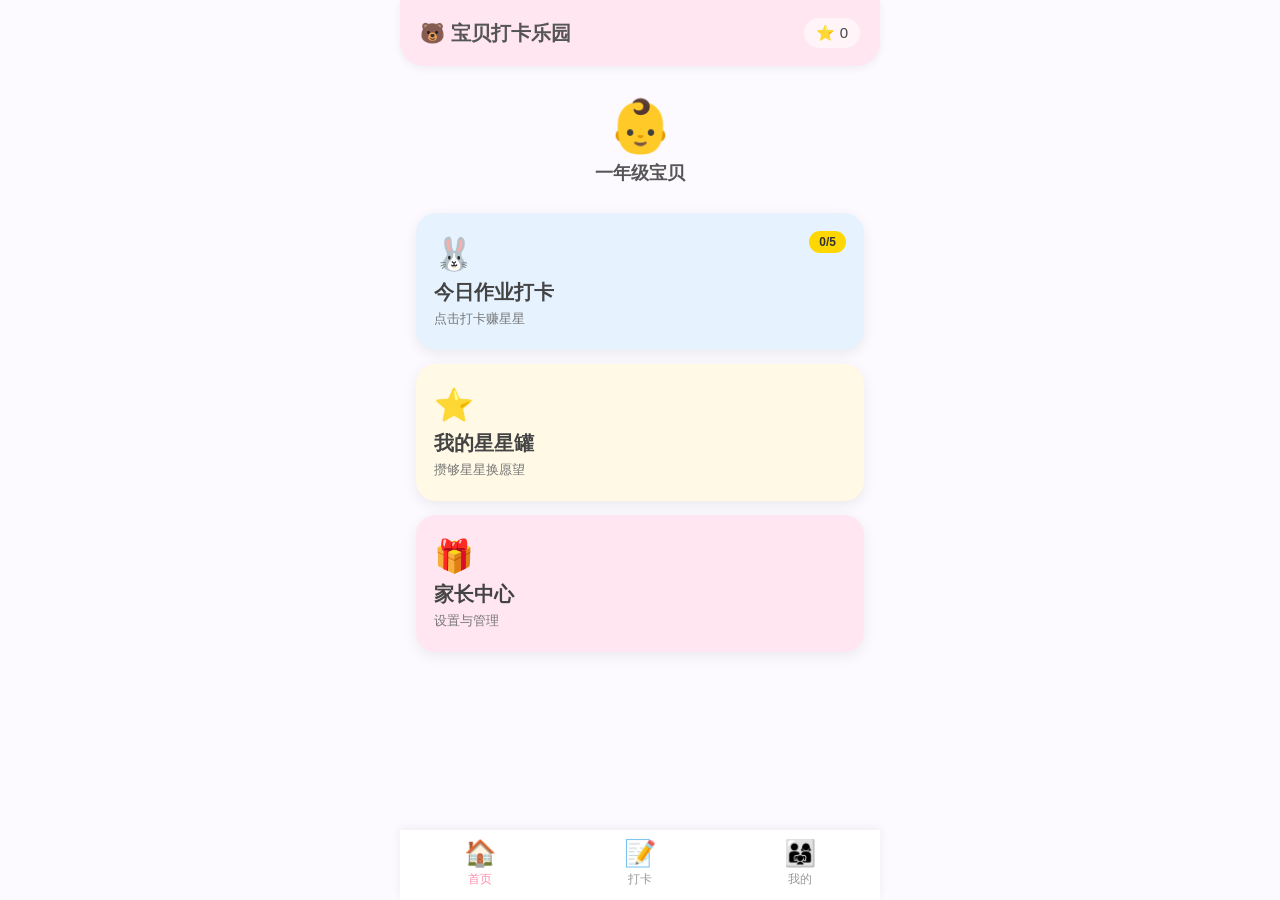
==== index.html @ 7ab5ece2 "feat: 一年级打卡H5应用初始版本" ====
<!DOCTYPE html>
<html lang="zh-CN">
<head>
  <meta charset="UTF-8">
  <meta name="viewport" content="width=device-width, initial-scale=1.0, maximum-scale=1.0, user-scalable=no">
  <title>宝贝打卡乐园</title>
  <style>
    * { margin:0; padding:0; box-sizing:border-box; font-family: "Microsoft YaHei", "PingFang SC", sans-serif; -webkit-tap-highlight-color: transparent; }
    body { background: #fcfaff; color: #444; max-width: 480px; margin: 0 auto; min-height: 100vh; padding-bottom: 100px; }

    .header {
      background: #ffe6f0; padding: 18px 20px; border-radius: 0 0 24px 24px;
      display:flex; align-items:center; justify-content:space-between; margin-bottom:20px;
      box-shadow: 0 2px 8px rgba(0,0,0,0.06);
    }
    .header .title { font-size:20px; font-weight:bold; color:#555; }
    .star-total { font-size:15px; background:rgba(255,255,255,0.6); padding:6px 12px; border-radius:16px; }

    .child-bar {
      text-align: center; padding: 10px 0 20px;
    }
    .child-avatar { font-size: 52px; display: inline-block; animation: bounce 2s infinite; }
    @keyframes bounce { 0%,100%{transform:translateY(0)} 50%{transform:translateY(-6px)} }
    .child-name { font-size: 18px; font-weight: bold; color: #555; margin-top: 4px; }

    .card-box { padding:0 16px; }
    .card {
      display:block; border-radius:20px; padding:22px 18px; margin-bottom:14px;
      text-decoration:none; color:#444; box-shadow:0 4px 14px rgba(0,0,0,0.07);
      transition: transform 0.15s; position: relative; overflow: hidden;
    }
    .card:active { transform: scale(0.98); }
    .card.blue { background:#e6f3ff; }
    .card.yellow { background:#fff9e6; }
    .card.pink { background:#ffe6f0; }
    .card-icon { font-size:32px; margin-bottom:6px; }
    .card-title { font-size:20px; font-weight:bold; }
    .card-desc { font-size:13px; color:#777; margin-top:4px; }
    .card-badge {
      position:absolute; top:18px; right:18px;
      background:#ffd700; color:#333; font-size:12px;
      padding:4px 10px; border-radius:12px; font-weight:bold;
    }

    .medal-show {
      display: flex; gap: 8px; justify-content: center; margin-top: 8px;
    }
    .medal-badge {
      background: #fff9e6; padding: 6px 12px; border-radius: 14px;
      font-size: 13px; color: #886600;
    }

    /* 底部导航 */
    .nav-bar {
      position: fixed; bottom: 0; left: 0; right: 0;
      background: white; display: flex; justify-content: space-around;
      padding: 8px 0 12px; box-shadow: 0 -2px 10px rgba(0,0,0,0.06);
      max-width: 480px; margin: 0 auto;
    }
    .nav-item {
      text-align: center; color: #999; text-decoration: none; font-size: 12px;
      flex: 1; cursor: pointer;
    }
    .nav-item.active { color: #ff8fab; }
    .nav-icon { font-size: 26px; display: block; margin-bottom: 2px; }
  </style>
</head>
<body>

<div class="header">
  <div class="title">🐻 宝贝打卡乐园</div>
  <div class="star-total">⭐ <span id="total">0</span></div>
</div>

<div class="child-bar">
  <div class="child-avatar" id="child-avatar">👶</div>
  <div class="child-name" id="child-name">一年级宝贝</div>
  <div class="medal-show" id="medal-show"></div>
</div>

<div class="card-box">
  <a class="card blue" href="pages/checkin.html">
    <div class="card-icon">🐰</div>
    <div class="card-title">今日作业打卡</div>
    <div class="card-desc">点击打卡赚星星</div>
    <div class="card-badge" id="today-progress">0/5</div>
  </a>
  <a class="card yellow" href="pages/stars.html">
    <div class="card-icon">⭐</div>
    <div class="card-title">我的星星罐</div>
    <div class="card-desc">攒够星星换愿望</div>
  </a>
  <a class="card pink" href="pages/mine.html">
    <div class="card-icon">🎁</div>
    <div class="card-title">家长中心</div>
    <div class="card-desc">设置与管理</div>
  </a>
</div>

<div class="nav-bar">
  <a class="nav-item active" href="index.html">
    <span class="nav-icon">🏠</span>
    首页
  </a>
  <a class="nav-item" href="pages/checkin.html">
    <span class="nav-icon">📝</span>
    打卡
  </a>
  <a class="nav-item" href="pages/mine.html">
    <span class="nav-icon">👨‍👩‍👧</span>
    我的
  </a>
</div>

<script src="pages/js/app.js"></script>
<script>
initHomePage();
// 渲染勋章
const medals = getData().medals;
const medalShow = document.getElementById('medal-show');
if (medals.length > 0 && medalShow) {
  medalShow.innerHTML = medals.map(m => `<span class="medal-badge">${m.icon} ${m.name}</span>`).join('');
}
</script>
</body>
</html>
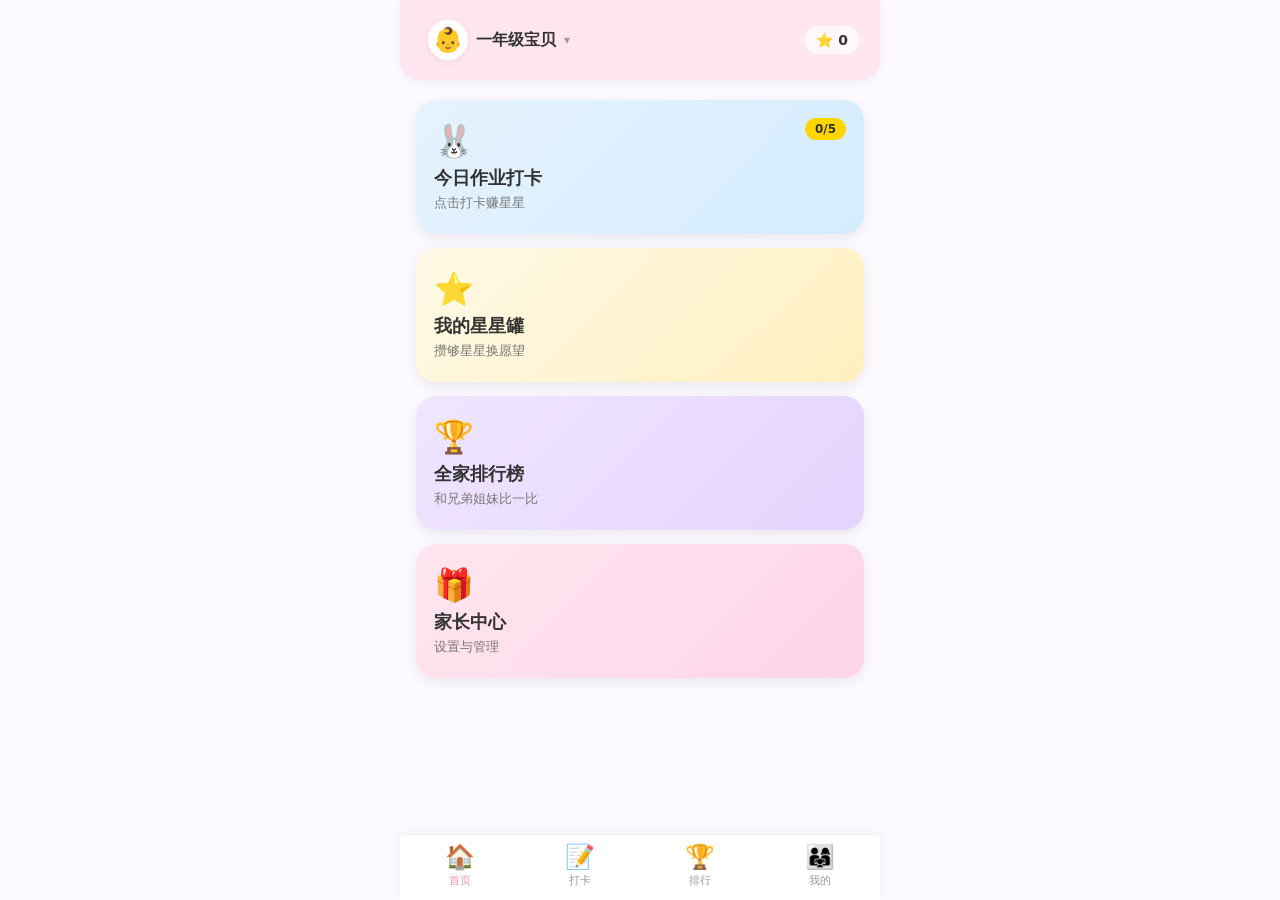
==== commit 882f66a7: "feat: 多子女管理 + 全家排行榜 + PWA支持 + 现代化UI升级 - 重构数据层支持多孩子独立数据(每个孩子独立的任务/星星/愿望/勋章) - 新增头像切换器(Bottom Sheet)和e" ====
--- a/index.html
+++ b/index.html
@@ -3,79 +3,16 @@
 <head>
   <meta charset="UTF-8">
   <meta name="viewport" content="width=device-width, initial-scale=1.0, maximum-scale=1.0, user-scalable=no">
+  <meta name="theme-color" content="#ffe6f0">
+  <link rel="manifest" href="manifest.json">
   <title>宝贝打卡乐园</title>
-  <style>
-    * { margin:0; padding:0; box-sizing:border-box; font-family: "Microsoft YaHei", "PingFang SC", sans-serif; -webkit-tap-highlight-color: transparent; }
-    body { background: #fcfaff; color: #444; max-width: 480px; margin: 0 auto; min-height: 100vh; padding-bottom: 100px; }
-
-    .header {
-      background: #ffe6f0; padding: 18px 20px; border-radius: 0 0 24px 24px;
-      display:flex; align-items:center; justify-content:space-between; margin-bottom:20px;
-      box-shadow: 0 2px 8px rgba(0,0,0,0.06);
-    }
-    .header .title { font-size:20px; font-weight:bold; color:#555; }
-    .star-total { font-size:15px; background:rgba(255,255,255,0.6); padding:6px 12px; border-radius:16px; }
-
-    .child-bar {
-      text-align: center; padding: 10px 0 20px;
-    }
-    .child-avatar { font-size: 52px; display: inline-block; animation: bounce 2s infinite; }
-    @keyframes bounce { 0%,100%{transform:translateY(0)} 50%{transform:translateY(-6px)} }
-    .child-name { font-size: 18px; font-weight: bold; color: #555; margin-top: 4px; }
-
-    .card-box { padding:0 16px; }
-    .card {
-      display:block; border-radius:20px; padding:22px 18px; margin-bottom:14px;
-      text-decoration:none; color:#444; box-shadow:0 4px 14px rgba(0,0,0,0.07);
-      transition: transform 0.15s; position: relative; overflow: hidden;
-    }
-    .card:active { transform: scale(0.98); }
-    .card.blue { background:#e6f3ff; }
-    .card.yellow { background:#fff9e6; }
-    .card.pink { background:#ffe6f0; }
-    .card-icon { font-size:32px; margin-bottom:6px; }
-    .card-title { font-size:20px; font-weight:bold; }
-    .card-desc { font-size:13px; color:#777; margin-top:4px; }
-    .card-badge {
-      position:absolute; top:18px; right:18px;
-      background:#ffd700; color:#333; font-size:12px;
-      padding:4px 10px; border-radius:12px; font-weight:bold;
-    }
-
-    .medal-show {
-      display: flex; gap: 8px; justify-content: center; margin-top: 8px;
-    }
-    .medal-badge {
-      background: #fff9e6; padding: 6px 12px; border-radius: 14px;
-      font-size: 13px; color: #886600;
-    }
-
-    /* 底部导航 */
-    .nav-bar {
-      position: fixed; bottom: 0; left: 0; right: 0;
-      background: white; display: flex; justify-content: space-around;
-      padding: 8px 0 12px; box-shadow: 0 -2px 10px rgba(0,0,0,0.06);
-      max-width: 480px; margin: 0 auto;
-    }
-    .nav-item {
-      text-align: center; color: #999; text-decoration: none; font-size: 12px;
-      flex: 1; cursor: pointer;
-    }
-    .nav-item.active { color: #ff8fab; }
-    .nav-icon { font-size: 26px; display: block; margin-bottom: 2px; }
-  </style>
+  <link rel="stylesheet" href="pages/css/style.css">
 </head>
 <body>
 
 <div class="header">
-  <div class="title">🐻 宝贝打卡乐园</div>
+  <div id="child-switcher"></div>
   <div class="star-total">⭐ <span id="total">0</span></div>
-</div>
-
-<div class="child-bar">
-  <div class="child-avatar" id="child-avatar">👶</div>
-  <div class="child-name" id="child-name">一年级宝贝</div>
-  <div class="medal-show" id="medal-show"></div>
 </div>
 
 <div class="card-box">
@@ -90,6 +27,11 @@
     <div class="card-title">我的星星罐</div>
     <div class="card-desc">攒够星星换愿望</div>
   </a>
+  <a class="card purple" href="pages/rank.html">
+    <div class="card-icon">🏆</div>
+    <div class="card-title">全家排行榜</div>
+    <div class="card-desc">和兄弟姐妹比一比</div>
+  </a>
   <a class="card pink" href="pages/mine.html">
     <div class="card-icon">🎁</div>
     <div class="card-title">家长中心</div>
@@ -97,29 +39,31 @@
   </a>
 </div>
 
+<div style="text-align:center;padding:8px 0;">
+  <div class="medal-show" id="medal-show"></div>
+</div>
+
 <div class="nav-bar">
   <a class="nav-item active" href="index.html">
-    <span class="nav-icon">🏠</span>
-    首页
+    <span class="nav-icon">🏠</span>首页
   </a>
   <a class="nav-item" href="pages/checkin.html">
-    <span class="nav-icon">📝</span>
-    打卡
+    <span class="nav-icon">📝</span>打卡
+  </a>
+  <a class="nav-item" href="pages/rank.html">
+    <span class="nav-icon">🏆</span>排行
   </a>
   <a class="nav-item" href="pages/mine.html">
-    <span class="nav-icon">👨‍👩‍👧</span>
-    我的
+    <span class="nav-icon">👨‍👩‍👧</span>我的
   </a>
 </div>
 
 <script src="pages/js/app.js"></script>
 <script>
 initHomePage();
-// 渲染勋章
-const medals = getData().medals;
-const medalShow = document.getElementById('medal-show');
-if (medals.length > 0 && medalShow) {
-  medalShow.innerHTML = medals.map(m => `<span class="medal-badge">${m.icon} ${m.name}</span>`).join('');
+// 注册 Service Worker
+if ('serviceWorker' in navigator) {
+  navigator.serviceWorker.register('/sw.js').catch(() => {});
 }
 </script>
 </body>
--- a/pages/css/style.css
+++ b/pages/css/style.css
@@ -0,0 +1,445 @@
+/* ==================== 设计变量 ==================== */
+:root {
+  --color-primary: #ff8fab;
+  --color-primary-light: #ffe6f0;
+  --color-accent: #ffd700;
+  --color-bg: #fcfaff;
+  --color-card: #ffffff;
+  --color-text: #333;
+  --color-text-secondary: #777;
+  --color-text-muted: #999;
+  --color-border: rgba(0,0,0,0.06);
+  --color-success: #4caf50;
+  --color-danger: #ff5252;
+
+  --radius-sm: 8px;
+  --radius-md: 14px;
+  --radius-lg: 20px;
+  --radius-full: 50%;
+
+  --shadow-sm: 0 2px 8px rgba(0,0,0,0.06);
+  --shadow-md: 0 4px 14px rgba(0,0,0,0.08);
+  --shadow-lg: 0 8px 24px rgba(0,0,0,0.12);
+
+  --transition-fast: 150ms ease;
+  --transition-normal: 300ms ease;
+  --transition-slow: 500ms ease;
+
+  --font-family: system-ui, -apple-system, "SF Pro Display", "PingFang SC", "Microsoft YaHei", sans-serif;
+}
+
+/* ==================== 基础重置 ==================== */
+* { margin: 0; padding: 0; box-sizing: border-box; -webkit-tap-highlight-color: transparent; }
+body {
+  font-family: var(--font-family);
+  background: var(--color-bg);
+  color: var(--color-text);
+  max-width: 480px;
+  margin: 0 auto;
+  min-height: 100vh;
+  padding-bottom: 80px;
+  -webkit-font-smoothing: antialiased;
+}
+
+/* ==================== Header ==================== */
+.header {
+  background: var(--color-primary-light);
+  padding: 16px 20px;
+  border-radius: 0 0 var(--radius-lg) var(--radius-lg);
+  display: flex;
+  align-items: center;
+  justify-content: space-between;
+  margin-bottom: 20px;
+  box-shadow: var(--shadow-sm);
+  position: sticky;
+  top: 0;
+  z-index: 100;
+}
+.header .title { font-size: 18px; font-weight: 700; color: var(--color-text); }
+.header .back {
+  text-decoration: none; font-size: 20px; color: var(--color-text);
+  width: 36px; height: 36px; display: flex; align-items: center; justify-content: center;
+  border-radius: var(--radius-full); transition: background var(--transition-fast);
+}
+.header .back:active { background: rgba(0,0,0,0.05); }
+.star-total {
+  font-size: 14px; background: rgba(255,255,255,0.7);
+  padding: 6px 12px; border-radius: 16px; font-weight: 600;
+}
+
+/* ==================== 孩子切换器 ==================== */
+#child-switcher {
+  display: flex; align-items: center; gap: 8px; cursor: pointer;
+  padding: 4px 8px; border-radius: var(--radius-md);
+  transition: background var(--transition-fast);
+}
+#child-switcher:active { background: rgba(0,0,0,0.05); }
+.switcher-avatar {
+  width: 40px; height: 40px; display: flex; align-items: center; justify-content: center;
+  font-size: 24px; border-radius: var(--radius-full);
+  border: 2px solid white; box-shadow: var(--shadow-sm);
+  background: var(--color-card);
+  transition: transform var(--transition-fast);
+}
+#child-switcher:active .switcher-avatar { transform: scale(0.95); }
+.switcher-name { font-size: 16px; font-weight: 600; color: var(--color-text); }
+.switcher-arrow { font-size: 12px; color: var(--color-text-muted); }
+
+/* ==================== Bottom Sheet ==================== */
+.sheet-overlay {
+  position: fixed; top: 0; left: 0; right: 0; bottom: 0; z-index: 1000;
+  display: flex; flex-direction: column; justify-content: flex-end;
+  max-width: 480px; margin: 0 auto;
+}
+.sheet-backdrop {
+  position: absolute; top: 0; left: 0; right: 0; bottom: 0;
+  background: rgba(0,0,0,0.3); backdrop-filter: blur(6px);
+  opacity: 0; transition: opacity var(--transition-normal);
+}
+.sheet-overlay.sheet-open .sheet-backdrop { opacity: 1; }
+.sheet-container {
+  position: relative; background: var(--color-card);
+  border-radius: var(--radius-lg) var(--radius-lg) 0 0;
+  padding: 12px 20px 32px; max-height: 70vh; overflow-y: auto;
+  transform: translateY(100%); transition: transform var(--transition-normal);
+  box-shadow: 0 -4px 20px rgba(0,0,0,0.1);
+}
+.sheet-overlay.sheet-open .sheet-container { transform: translateY(0); }
+.sheet-handle {
+  width: 36px; height: 4px; background: #ddd; border-radius: 2px;
+  margin: 0 auto 16px;
+}
+.sheet-title { font-size: 18px; font-weight: 700; margin-bottom: 16px; text-align: center; }
+
+/* ==================== 切换卡片 ==================== */
+.switch-card {
+  display: flex; align-items: center; gap: 12px;
+  padding: 14px 16px; border-radius: var(--radius-md);
+  background: var(--color-bg); margin-bottom: 10px;
+  cursor: pointer; transition: all var(--transition-fast);
+  position: relative; overflow: hidden;
+}
+.switch-card:active { transform: scale(0.98); }
+.switch-card.active {
+  background: var(--color-primary-light);
+  border-left: 3px solid var(--color-primary);
+}
+.switch-card-avatar { font-size: 32px; }
+.switch-card-info { flex: 1; }
+.switch-card-name { font-size: 15px; font-weight: 600; }
+.switch-card-sub { font-size: 12px; color: var(--color-text-muted); margin-top: 2px; }
+.switch-card-check { color: var(--color-primary); font-weight: 700; font-size: 16px; }
+.switch-card.add-card {
+  border: 2px dashed #ddd; background: transparent;
+  justify-content: center; color: var(--color-text-muted);
+}
+.switch-card.add-card .add-icon { font-size: 20px; margin-right: 4px; }
+
+/* ==================== 添加/编辑孩子 Modal ==================== */
+.add-child-modal { text-align: center; padding: 24px 20px; position: relative; }
+.add-child-modal .modal-close {
+  position: absolute; top: 16px; right: 16px; font-size: 20px;
+  cursor: pointer; color: var(--color-text-muted); width: 32px; height: 32px;
+  display: flex; align-items: center; justify-content: center;
+  border-radius: var(--radius-full); transition: background var(--transition-fast);
+}
+.add-child-modal .modal-close:active { background: rgba(0,0,0,0.05); }
+.emoji-picker {
+  display: grid; grid-template-columns: repeat(4, 1fr); gap: 8px;
+  margin: 16px 0;
+}
+.emoji-option {
+  font-size: 28px; padding: 10px; border-radius: var(--radius-md);
+  cursor: pointer; transition: all var(--transition-fast);
+  border: 2px solid transparent;
+}
+.emoji-option:active, .emoji-option.selected {
+  background: var(--color-primary-light);
+  border-color: var(--color-primary);
+  transform: scale(1.1);
+}
+.selected-avatar { font-size: 48px; margin: 12px 0; }
+.child-name-input {
+  width: 100%; padding: 14px 16px; border: 2px solid #eee;
+  border-radius: var(--radius-md); font-size: 16px; outline: none;
+  transition: border-color var(--transition-fast); margin-bottom: 16px;
+  font-family: var(--font-family);
+}
+.child-name-input:focus { border-color: var(--color-primary); }
+.modal-btn.full-width { width: 100%; }
+
+/* ==================== 通用 Modal ==================== */
+.modal-overlay {
+  position: fixed; top: 0; left: 0; right: 0; bottom: 0;
+  background: rgba(0,0,0,0.4); backdrop-filter: blur(4px);
+  display: flex; align-items: center; justify-content: center;
+  z-index: 2000; padding: 20px; max-width: 480px; margin: 0 auto;
+  animation: fadeIn 200ms ease;
+}
+@keyframes fadeIn { from { opacity: 0; } to { opacity: 1; } }
+.modal-box {
+  background: white; border-radius: var(--radius-lg); padding: 28px 24px;
+  text-align: center; max-width: 320px; width: 100%;
+  box-shadow: var(--shadow-lg); animation: slideUp 300ms ease;
+}
+@keyframes slideUp { from { transform: translateY(20px); opacity: 0; } to { transform: translateY(0); opacity: 1; } }
+.modal-stars { font-size: 14px; margin-bottom: 8px; opacity: 0.6; }
+.modal-icon { font-size: 48px; margin-bottom: 12px; }
+.modal-title { font-size: 20px; font-weight: 700; margin-bottom: 8px; }
+.modal-msg { font-size: 14px; color: var(--color-text-secondary); line-height: 1.6; margin-bottom: 20px; }
+.modal-btn {
+  padding: 12px 32px; border: none; border-radius: var(--radius-md);
+  font-size: 15px; font-weight: 600; cursor: pointer;
+  transition: all var(--transition-fast); font-family: var(--font-family);
+}
+.modal-btn.ok {
+  background: linear-gradient(135deg, var(--color-primary), #ff6b8a);
+  color: white;
+}
+.modal-btn.ok:active { transform: scale(0.96); opacity: 0.9; }
+.modal-btn.cancel { background: #f0f0f0; color: var(--color-text-secondary); margin-right: 8px; }
+.modal-btns { display: flex; justify-content: center; gap: 12px; }
+
+/* ==================== 卡片 ==================== */
+.card-box { padding: 0 16px; }
+.card {
+  display: block; border-radius: var(--radius-lg); padding: 22px 18px;
+  margin-bottom: 14px; text-decoration: none; color: var(--color-text);
+  box-shadow: var(--shadow-md); transition: transform var(--transition-fast);
+  position: relative; overflow: hidden;
+}
+.card:active { transform: scale(0.98); }
+.card.blue { background: linear-gradient(135deg, #e6f3ff, #d4ecff); }
+.card.yellow { background: linear-gradient(135deg, #fff9e6, #fff0c0); }
+.card.pink { background: linear-gradient(135deg, #ffe6f0, #ffd4e8); }
+.card.purple { background: linear-gradient(135deg, #f0e6ff, #e4d4ff); }
+.card-icon { font-size: 32px; margin-bottom: 6px; }
+.card-title { font-size: 18px; font-weight: 700; }
+.card-desc { font-size: 13px; color: var(--color-text-secondary); margin-top: 4px; }
+.card-badge {
+  position: absolute; top: 18px; right: 18px;
+  background: var(--color-accent); color: #333; font-size: 12px;
+  padding: 4px 10px; border-radius: 12px; font-weight: 700;
+}
+
+/* ==================== 导航栏 ==================== */
+.nav-bar {
+  position: fixed; bottom: 0; left: 0; right: 0;
+  background: var(--color-card); display: flex; justify-content: space-around;
+  padding: 8px 0 12px; box-shadow: 0 -2px 10px rgba(0,0,0,0.06);
+  max-width: 480px; margin: 0 auto; z-index: 99;
+}
+.nav-item {
+  text-align: center; color: var(--color-text-muted); text-decoration: none;
+  font-size: 11px; flex: 1; cursor: pointer; transition: color var(--transition-fast);
+}
+.nav-item.active { color: var(--color-primary); }
+.nav-icon { font-size: 24px; display: block; margin-bottom: 2px; }
+
+/* ==================== 打卡页 ==================== */
+.task-list { padding: 0 16px; }
+.task-item {
+  display: flex; align-items: center; justify-content: space-between;
+  background: var(--color-card); border-radius: var(--radius-md);
+  padding: 16px; margin-bottom: 10px; box-shadow: var(--shadow-sm);
+  transition: all var(--transition-fast);
+}
+.task-info { display: flex; align-items: center; gap: 12px; }
+.task-icon { font-size: 24px; }
+.task-name { font-size: 15px; font-weight: 600; }
+.task-status { font-size: 12px; color: var(--color-text-muted); margin-top: 2px; }
+.star-btn {
+  width: 44px; height: 44px; border: none; border-radius: var(--radius-full);
+  font-size: 22px; cursor: pointer; background: #f8f8f8;
+  display: flex; align-items: center; justify-content: center;
+  transition: all var(--transition-fast);
+}
+.star-btn.done { background: var(--color-primary-light); }
+.star-btn:active { transform: scale(0.9); }
+.btn-bounce { animation: bounce 300ms ease; }
+@keyframes bounce { 0%,100% { transform: scale(1); } 50% { transform: scale(1.3); } }
+.check-pop { animation: checkPop 400ms ease; }
+@keyframes checkPop { 0% { transform: scale(0.5); } 50% { transform: scale(1.2); } 100% { transform: scale(1); } }
+
+.tip-bubble {
+  text-align: center; font-size: 13px; color: var(--color-text-secondary);
+  padding: 14px; margin: 0 16px 16px; background: var(--color-card);
+  border-radius: var(--radius-md); box-shadow: var(--shadow-sm);
+}
+
+/* ==================== 星星罐 ==================== */
+.jar-box {
+  text-align: center; padding: 24px 16px; background: var(--color-card);
+  margin: 0 16px 16px; border-radius: var(--radius-lg); box-shadow: var(--shadow-sm);
+}
+.jar-text { font-size: 16px; font-weight: 600; margin-bottom: 12px; }
+.jar { font-size: 20px; line-height: 2; word-break: break-all; }
+.medal-show { display: flex; gap: 8px; justify-content: center; margin-top: 12px; flex-wrap: wrap; }
+.medal-badge {
+  background: #fff9e6; padding: 6px 12px; border-radius: var(--radius-md);
+  font-size: 12px; color: #886600;
+}
+
+/* ==================== 愿望 ==================== */
+.wish-box { padding: 0 16px; margin-bottom: 16px; }
+.wish-title { font-size: 16px; font-weight: 700; margin-bottom: 12px; }
+.wish-item {
+  display: flex; align-items: center; justify-content: space-between;
+  background: var(--color-card); border-radius: var(--radius-md);
+  padding: 14px 16px; margin-bottom: 10px; box-shadow: var(--shadow-sm);
+}
+.wish-info { display: flex; align-items: center; gap: 12px; }
+.wish-icon { font-size: 24px; }
+.wish-name { font-size: 14px; font-weight: 600; }
+.wish-cost { font-size: 12px; color: var(--color-text-muted); }
+.exchange {
+  padding: 8px 16px; background: linear-gradient(135deg, var(--color-accent), #ffc107);
+  border: none; border-radius: var(--radius-sm); font-size: 13px;
+  font-weight: 600; cursor: pointer; transition: all var(--transition-fast);
+}
+.exchange:active { transform: scale(0.95); }
+
+.exchanged-box { padding: 0 16px; }
+.exchanged-title { font-size: 14px; font-weight: 600; margin-bottom: 8px; color: var(--color-text-secondary); }
+.exchanged-item {
+  font-size: 13px; padding: 10px 0; border-bottom: 1px solid var(--color-border);
+  display: flex; justify-content: space-between;
+}
+
+.history-box { padding: 0 16px; margin-top: 16px; }
+.history-title { font-size: 14px; font-weight: 600; margin-bottom: 8px; color: var(--color-text-secondary); }
+.history-item {
+  font-size: 13px; padding: 10px 0; border-bottom: 1px solid var(--color-border);
+  display: flex; justify-content: space-between;
+}
+
+/* ==================== 家长中心 ==================== */
+.user-info {
+  text-align: center; padding: 20px; background: var(--color-card);
+  margin: 0 16px 16px; border-radius: var(--radius-lg); box-shadow: var(--shadow-sm);
+}
+.user-info .avatar {
+  font-size: 48px; cursor: pointer; width: 72px; height: 72px;
+  display: flex; align-items: center; justify-content: center;
+  margin: 0 auto 8px; border-radius: var(--radius-full);
+  background: var(--color-primary-light); transition: transform var(--transition-fast);
+}
+.user-info .avatar:active { transform: scale(0.95); }
+.user-info .name { font-size: 18px; font-weight: 700; }
+
+.menu-list { padding: 0 16px; margin-bottom: 16px; }
+.menu-item {
+  display: flex; align-items: center; justify-content: space-between;
+  padding: 16px; background: var(--color-card); border-radius: var(--radius-md);
+  margin-bottom: 8px; cursor: pointer; font-size: 15px; font-weight: 500;
+  box-shadow: var(--shadow-sm); transition: all var(--transition-fast);
+}
+.menu-item:active { transform: scale(0.98); background: #f8f8f8; }
+.menu-item .arrow { color: var(--color-text-muted); font-size: 18px; }
+.menu-item.red { color: var(--color-danger); }
+
+.share-box {
+  margin: 0 16px 16px; padding: 16px; background: var(--color-card);
+  border-radius: var(--radius-md); box-shadow: var(--shadow-sm); text-align: center;
+}
+.share-box p { font-size: 13px; color: var(--color-text-secondary); margin-bottom: 8px; }
+.share-box button {
+  padding: 10px 24px; background: linear-gradient(135deg, var(--color-primary), #ff6b8a);
+  color: white; border: none; border-radius: var(--radius-md);
+  font-size: 14px; font-weight: 600; cursor: pointer;
+  transition: all var(--transition-fast);
+}
+.share-box button:active { transform: scale(0.96); }
+
+/* ==================== 管理弹窗 ==================== */
+.manage-list { margin-bottom: 16px; }
+.manage-item {
+  display: flex; align-items: center; justify-content: space-between;
+  padding: 12px 14px; background: var(--color-bg); border-radius: var(--radius-sm);
+  margin-bottom: 8px;
+}
+.manage-item-name { font-size: 14px; font-weight: 500; }
+.manage-item-cost { font-size: 12px; color: var(--color-text-muted); }
+.manage-empty { text-align: center; color: var(--color-text-muted); padding: 20px; font-size: 14px; }
+.manage-btn {
+  padding: 6px 12px; border: none; border-radius: var(--radius-sm);
+  font-size: 12px; font-weight: 600; cursor: pointer;
+  transition: all var(--transition-fast);
+}
+.manage-btn.del { background: #ffe6e6; color: var(--color-danger); }
+.manage-btn.approve { background: #e6ffe6; color: var(--color-success); }
+.manage-btn:active { transform: scale(0.95); }
+.manage-btns { display: flex; gap: 6px; }
+.manage-input-row {
+  display: flex; gap: 8px;
+}
+.manage-input-row input {
+  flex: 1; padding: 12px; border: 2px solid #eee; border-radius: var(--radius-sm);
+  font-size: 14px; outline: none; font-family: var(--font-family);
+}
+.manage-input-row input:focus { border-color: var(--color-primary); }
+.manage-input-row button {
+  padding: 12px 18px; background: var(--color-primary); color: white;
+  border: none; border-radius: var(--radius-sm); font-size: 14px;
+  font-weight: 600; cursor: pointer;
+}
+
+/* ==================== 统计 ==================== */
+.bar-chart { display: flex; align-items: flex-end; gap: 8px; height: 120px; padding: 10px 0; }
+.bar-wrap { display: flex; flex-direction: column; align-items: center; flex: 1; justify-content: flex-end; height: 100%; }
+.bar {
+  width: 100%; background: linear-gradient(to top, var(--color-primary), #ffb3c6);
+  border-radius: 4px 4px 0 0; min-height: 4px; transition: height var(--transition-normal);
+}
+.bar-label { font-size: 10px; color: var(--color-text-muted); margin-top: 4px; }
+.medal-list { display: flex; flex-wrap: wrap; gap: 6px; }
+.medal { background: #fff9e6; padding: 4px 10px; border-radius: var(--radius-sm); font-size: 12px; }
+
+/* ==================== 排行榜 ==================== */
+.rank-tabs {
+  display: flex; margin: 0 16px 16px; background: var(--color-card);
+  border-radius: var(--radius-md); overflow: hidden; box-shadow: var(--shadow-sm);
+}
+.rank-tab {
+  flex: 1; text-align: center; padding: 12px 8px; font-size: 13px;
+  font-weight: 600; cursor: pointer; color: var(--color-text-muted);
+  transition: all var(--transition-fast); border-bottom: 3px solid transparent;
+}
+.rank-tab.active { color: var(--color-primary); border-bottom-color: var(--color-primary); background: var(--color-primary-light); }
+
+.rank-list { padding: 0 16px; }
+.rank-card {
+  display: flex; align-items: center; gap: 14px;
+  padding: 16px; background: var(--color-card); border-radius: var(--radius-md);
+  margin-bottom: 10px; box-shadow: var(--shadow-sm);
+  transition: all var(--transition-fast);
+}
+.rank-card.rank-first {
+  background: linear-gradient(135deg, #fff9e6, #ffe6b0);
+  box-shadow: var(--shadow-md); padding: 20px;
+}
+.rank-medal { font-size: 24px; min-width: 32px; text-align: center; }
+.rank-avatar { font-size: 36px; }
+.rank-avatar-lg { font-size: 48px; }
+.rank-info { flex: 1; }
+.rank-name { font-size: 15px; font-weight: 600; }
+.rank-value { font-size: 13px; color: var(--color-text-secondary); margin-top: 2px; }
+.rank-empty {
+  text-align: center; padding: 40px 16px; color: var(--color-text-muted);
+}
+.rank-empty-icon { font-size: 48px; margin-bottom: 12px; }
+
+.family-stats {
+  margin: 20px 16px 0; padding: 20px; background: var(--color-card);
+  border-radius: var(--radius-lg); box-shadow: var(--shadow-sm);
+  display: flex; justify-content: space-around;
+}
+.family-stat {
+  display: flex; flex-direction: column; align-items: center; gap: 4px;
+  font-size: 12px; color: var(--color-text-secondary);
+}
+.family-stat-icon { font-size: 20px; }
+.family-stat strong { font-size: 16px; color: var(--color-text); font-weight: 700; }
+
+/* ==================== 隐藏文件输入 ==================== */
+#import-file { display: none; }
